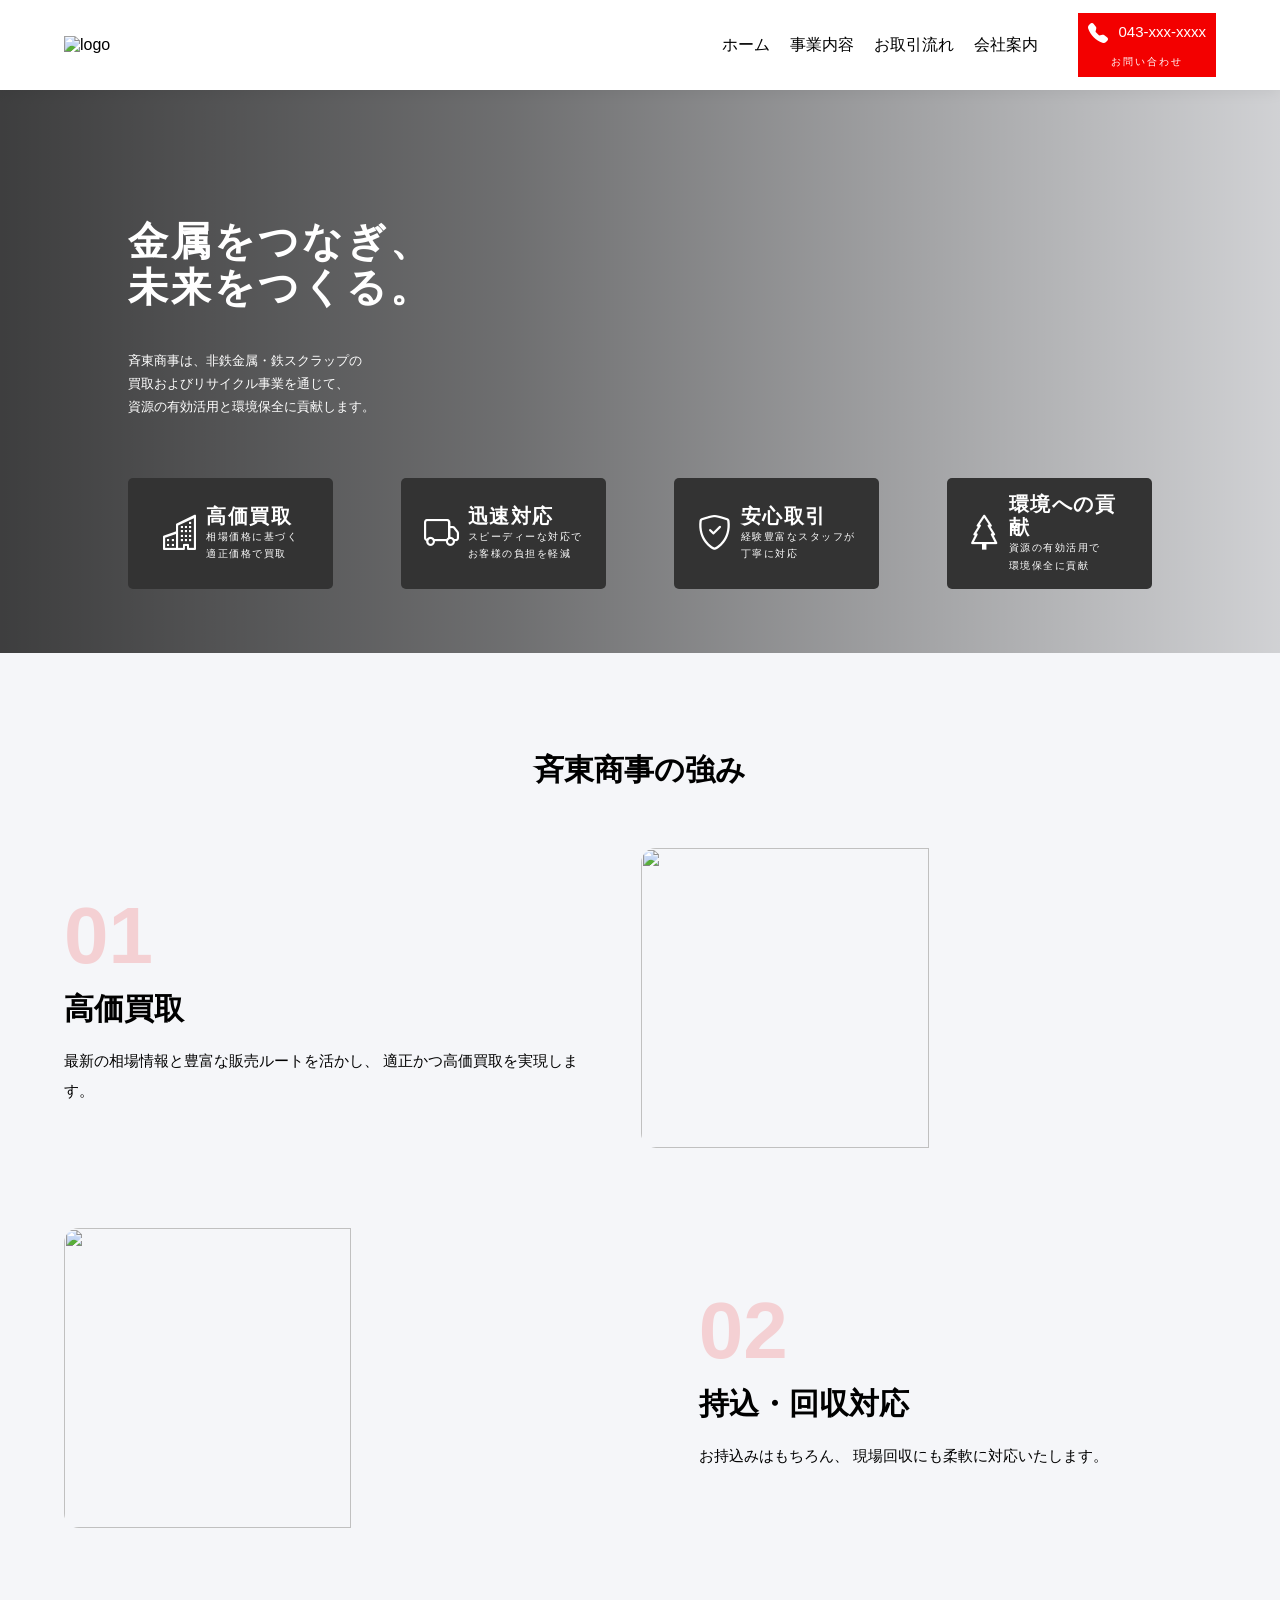
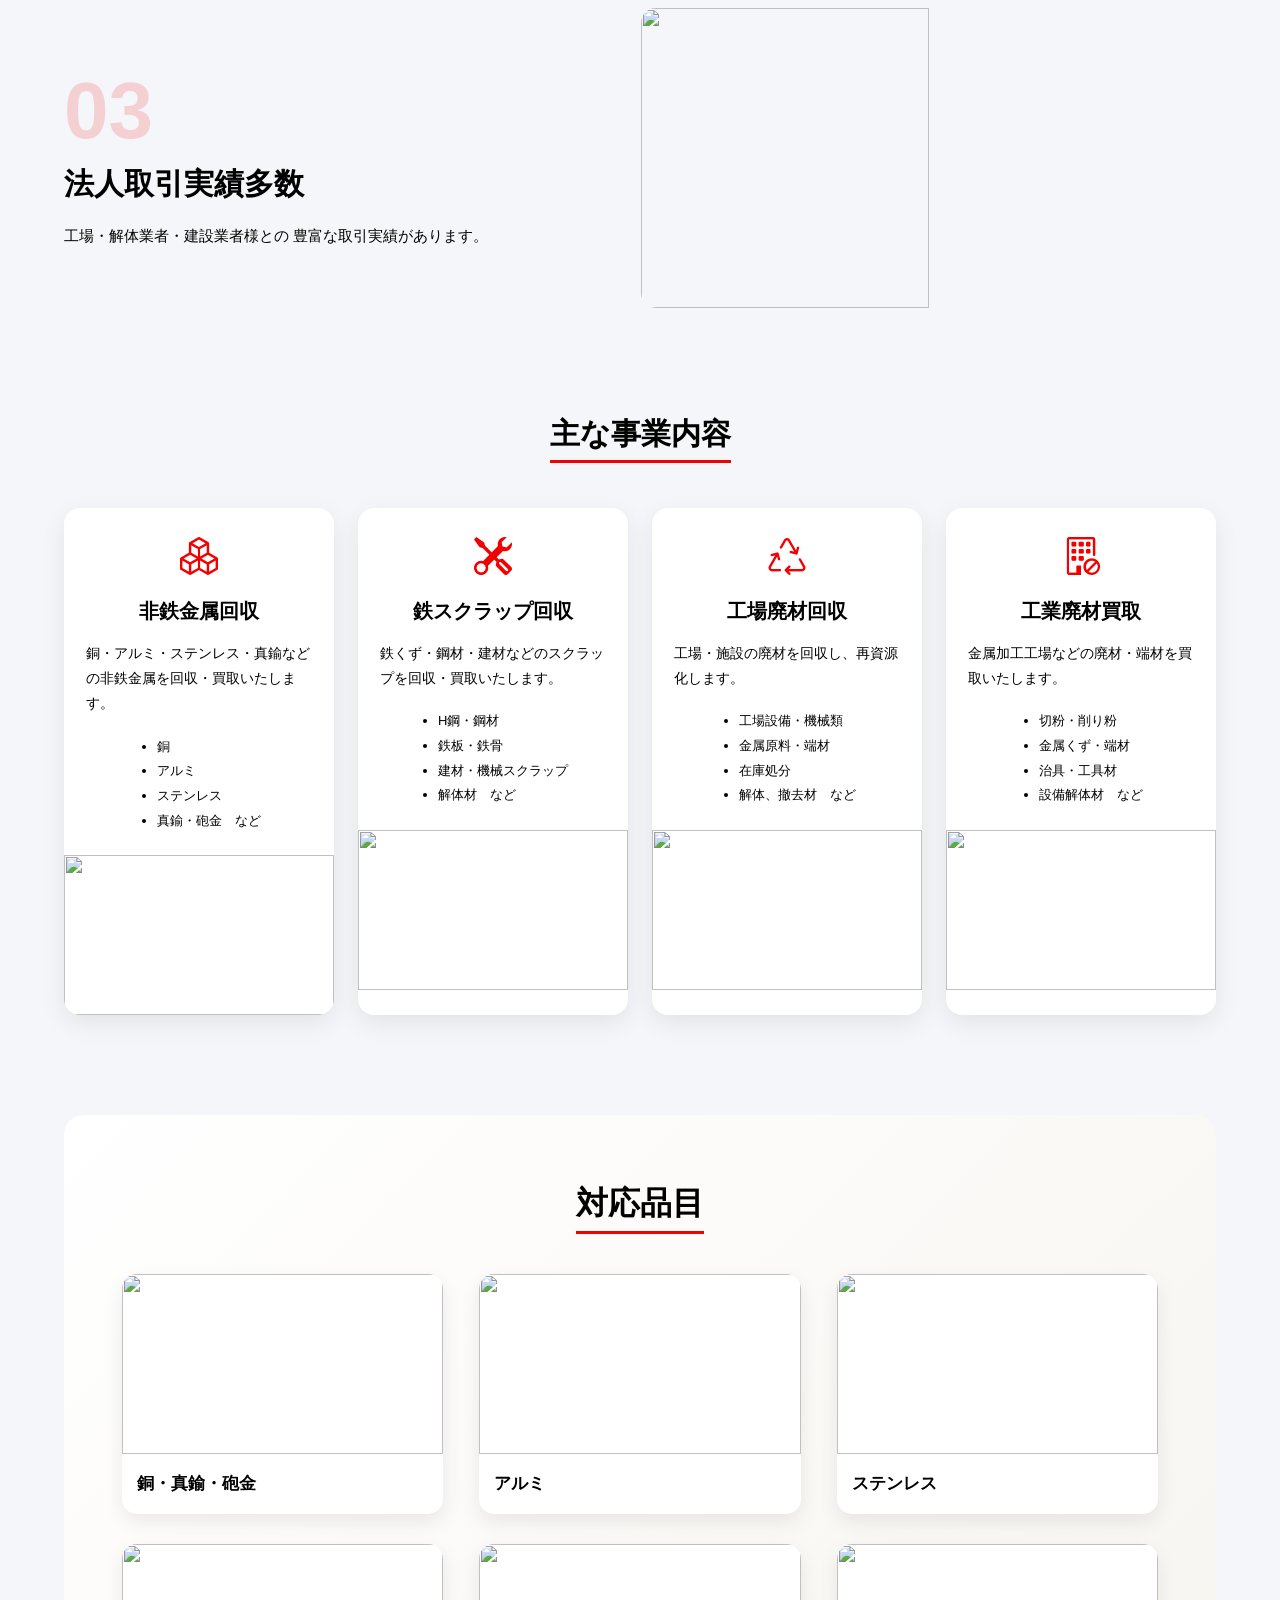
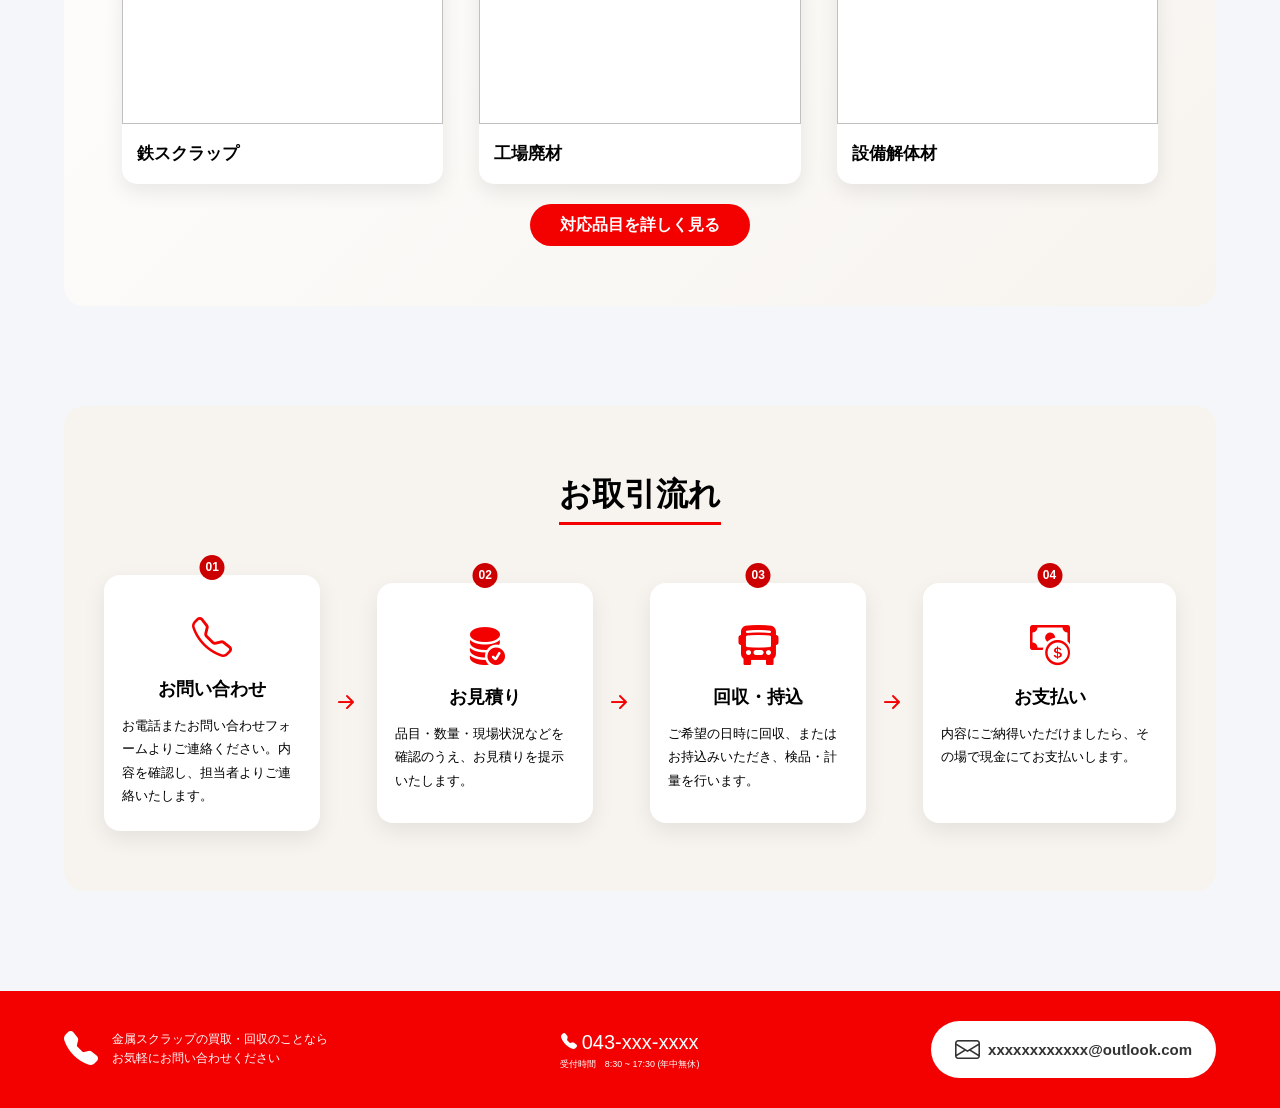
==== index.html @ 80c09f49 "Add files via upload" ====
<!DOCTYPE html>
<html lang="en">
<head>
    <title>斉東商事</title>
    <meta charset="UTF-8">
    <meta name="description" content="非鉄金属回収">
    <meta name="viewport" content="width=device-width, initial-scale=1.0">
    <link rel="preconnect" href="https://fonts.googleapis.com">
    <link rel="preconnect" href="https://fonts.gstatic.com" crossorigin>
    <link href="https://fonts.googleapis.com/css2?family=Shippori+Mincho+B1&display=swap" rel="stylesheet">
    <link rel="stylesheet" href="destyle.css">
    <link rel="stylesheet" href="styles.css">
    <link rel="stylesheet" href="https://cdn.jsdelivr.net/npm/bootstrap-icons@1.11.3/font/bootstrap-icons.min.css">
    <link rel="stylesheet" href="home.css">
</head>
<body>
    <header>
        <a href="#" class="header-left">
            <img src="img/logo (2).png" alt="logo">
        </a>
        <div class="header-right">
            <ul class="nav-pc">
                <li><a href="index.html">ホーム</a></li>
                <li><a href="service.html">事業内容</a></li>
                <li><a href="business.html">お取引流れ</a></li>
                <li><a href="contact.html">会社案内</a></li>
            </ul>
            <div class="header-ask">
                <div class="ask-top">
                    <i class="bi bi-telephone-fill"></i>
                    <p>043-xxx-xxxx</p>
                </div>
                <p>お問い合わせ</p>
            </div>
        </div>
    </header>
    <main>
        <article class="front-message">
            <section class="front-message-top">
                <h1>金属をつなぎ、<br>未来をつくる。</h1>
                <p>斉東商事は、非鉄金属・鉄スクラップの<br>
                    買取およびリサイクル事業を通じて、<br>
                    資源の有効活用と環境保全に貢献します。</p>
            </section>
            <section class="front-message-bottom">
                <div class="messages">
                    <i class="bi bi-buildings"></i>
                    <div class="messages-right">
                        <h3>高価買取</h3>
                        <p>相場価格に基づく<br>適正価格で買取</p>
                    </div>
                </div>
                <div class="messages">
                    <i class="bi bi-truck"></i>
                    <div class="messages-right">
                        <h3>迅速対応</h3>
                        <p>スピーディーな対応で<br>お客様の負担を軽減</p>
                    </div>
                </div>
                <div class="messages">
                    <i class="bi bi-shield-check"></i>
                    <div class="messages-right">
                        <h3>安心取引</h3>
                        <p>経験豊富なスタッフが<br>丁寧に対応</p>
                    </div>
                </div>
                <div class="messages">
                    <i class="bi bi-tree"></i>
                    <div class="messages-right">
                        <h3>環境への貢献</h3>
                        <p>資源の有効活用で<br>環境保全に貢献</p>
                    </div>
                </div>
            </section>
        </article>
        <article class="advantage">
            <h2 class="section-title">斉東商事の強み</h2>
            <div class="advantage-item js-scroll fade-left">
                <div class="advantage-text">
                    <span class="advantage-number">01</span>
                    <h3>高価買取</h3>
                    <p>
                        最新の相場情報と豊富な販売ルートを活かし、
                        適正かつ高価買取を実現します。
                    </p>
                </div>
                <img src="img/company.jfif" alt="">
            </div>
            <div class="advantage-item reverse js-scroll fade-right">
                <div class="advantage-text">
                    <span class="advantage-number">02</span>
                    <h3>持込・回収対応</h3>
                    <p>
                        お持込みはもちろん、
                        現場回収にも柔軟に対応いたします。
                    </p>
                </div>
                <img src="img/company.jfif" alt="">
            </div>
            <div class="advantage-item js-scroll fade-left">
                <div class="advantage-text">
                    <span class="advantage-number">03</span>
                    <h3>法人取引実績多数</h3>
                    <p>
                        工場・解体業者・建設業者様との
                        豊富な取引実績があります。
                    </p>
                </div>
                <img src="img/company.jfif" alt="">
            </div>
        </article>

        <article class="main-message">
            <h1>主な事業内容</h1>
            <section class="main-message-subfolder">
                <div class="main-message-card js-scroll fade-up">
                    <div class="card-top">
                        <i class="bi bi-boxes"></i>
                        <h3>非鉄金属回収</h3>
                        <p>銅・アルミ・ステンレス・真鍮などの非鉄金属を回収・買取いたします。</p>
                        <ul class="card-message">
                            <li>銅</li>
                            <li>アルミ</li>
                            <li>ステンレス</li>
                            <li>真鍮・砲金　など</li>
                        </ul>
                    </div>
                    <img src="img/cu.jfif" alt="">
                </div>
                <div class="main-message-card js-scroll fade-up">
                    <div class="card-top">
                        <i class="bi bi-tools"></i>
                        <h3>鉄スクラップ回収</h3>
                        <p>鉄くず・鋼材・建材などのスクラップを回収・買取いたします。</p>
                        <ul class="card-message">
                            <li>H鋼・鋼材</li>
                            <li>鉄板・鉄骨</li>
                            <li>建材・機械スクラップ</li>
                            <li>解体材　など</li>
                        </ul>
                    </div>
                    <img src="img/fe.jfif" alt="">
                </div>
                <div class="main-message-card js-scroll fade-up">
                    <div class="card-top">
                        <i class="bi bi-recycle"></i>
                        <h3>工場廃材回収</h3>
                        <p>工場・施設の廃材を回収し、再資源化します。</p>
                        <ul class="card-message">
                            <li>工場設備・機械類</li>
                            <li>金属原料・端材</li>
                            <li>在庫処分</li>
                            <li>解体、撤去材　など</li>
                        </ul>
                    </div>
                    <img src="img/company.jfif" alt="">
                </div>
                <div class="main-message-card js-scroll fade-up">
                    <div class="card-top">
                        <i class="bi bi-building-slash"></i>
                        <h3>工業廃材買取</h3>
                        <p>金属加工工場などの廃材・端材を買取いたします。</p>
                        <ul class="card-message">
                            <li>切粉・削り粉</li>
                            <li>金属くず・端材</li>
                            <li>治具・工具材</li>
                            <li>設備解体材　など</li>
                        </ul>
                    </div>
                    <img src="img/company2.jfif" alt="">
                </div>
            </section>
        </article>
        <article class="Selling-Process js-scroll fade-up">
            <h1>対応品目</h1>
            <section class="Selling-Process-message">
                <div class="sp-card-top">
                    <div class="sp-card js-scroll zoom-in">
                        <img src="img/cu.jfif" alt="">
                        <p>銅・真鍮・砲金</p>
                    </div>
                    <div class="sp-card js-scroll zoom-in">
                        <img src="img/cu.jfif" alt="">
                        <p>アルミ</p>
                    </div>
                    <div class="sp-card js-scroll zoom-in">
                        <img src="img/cu.jfif" alt="">
                        <p>ステンレス</p>
                    </div>
                </div>
                <div class="sp-card-bottom">
                    <div class="sp-card js-scroll zoom-in">
                        <img src="img/cu.jfif" alt="">
                        <p>鉄スクラップ</p>
                    </div>
                    <div class="sp-card js-scroll zoom-in">
                        <img src="img/cu.jfif" alt="">
                        <p>工場廃材</p>
                    </div>
                    <div class="sp-card js-scroll zoom-in">
                        <img src="img/cu.jfif" alt="">
                        <p>設備解体材</p>
                    </div>
                </div>
            </section>
            <a href="#" class="more-btn">対応品目を詳しく見る</a>
        </article>

        <article class="pickup">
            <h1>お取引流れ</h1>
            <section class="pickup-message">
                <div class="pickup-card js-scroll fade-up delay1">
                    <div class="pickup-message-card pickup-message-card01">
                        <i class="bi bi-telephone"></i>
                        <h3>お問い合わせ</h3>
                        <p>お電話またお問い合わせフォームよりご連絡ください。内容を確認し、担当者よりご連絡いたします。</p>
                    </div>
                    <i class="bi bi-arrow-right-short"></i>
                </div> 
                <div class="pickup-card js-scroll fade-up delay2">
                    <div class="pickup-message-card pickup-message-card02">
                        <i class="bi bi-database-fill-check"></i>
                        <h3>お見積り</h3>
                        <p>品目・数量・現場状況などを確認のうえ、お見積りを提示いたします。</p>
                    </div>
                    <i class="bi bi-arrow-right-short"></i>
                </div>
                <div class="pickup-card js-scroll fade-up delay3">
                    <div class="pickup-message-card pickup-message-card03">
                        <i class="bi bi-bus-front-fill"></i>
                        <h3>回収・持込</h3>
                        <p>ご希望の日時に回収、またはお持込みいただき、検品・計量を行います。</p>
                    </div>
                    <i class="bi bi-arrow-right-short"></i>
                </div> 
                <div class="pickup-card js-scroll fade-up delay4">
                    <div class="pickup-message-card pickup-message-card04">
                        <i class="bi bi-cash-coin"></i>
                        <h3>お支払い</h3>
                        <p>内容にご納得いただけましたら、その場で現金にてお支払いします。</p>
                    </div>
                </div>
            </section>
        </article>





    </main>
    <footer>
        <div class="footer-left">
            <i class="bi bi-telephone-fill"></i>
            <div class="footer-left-1">
                <p>金属スクラップの買取・回収のことなら</p>
                <p>お気軽にお問い合わせください</p>
            </div>
        </div>
        <div class="footer-right">
            <div class="footer-right-1">
                <i class="bi bi-telephone-fill"></i>
                <p>043-xxx-xxxx</p>
            </div>
            <p>受付時間　8:30 ~ 17:30 (年中無休)</p>
        </div>
        <a href="#" class="e-mail">
            <i class="bi bi-envelope"></i>
            <p>xxxxxxxxxxxx@outlook.com</p>
        </a>
    </footer>

    <script>
    document.addEventListener("DOMContentLoaded", () => {

        const observer = new IntersectionObserver((entries) => {

            entries.forEach((entry) => {

                if(entry.isIntersecting){
                    entry.target.classList.add("show");
                }

            });

        },{
            threshold: 0.2
        });

        document.querySelectorAll(".js-scroll").forEach((el)=>{
            observer.observe(el);
        });

    });
    </script>
</body>
</html>
---- destyle.css ----
/*! destyle.css v4.0.1 | MIT License | https://github.com/nicolas-cusan/destyle.css */

/* Reset box-model and set borders */
/* ============================================ */

*,
::before,
::after {
  box-sizing: border-box;
  border-style: solid;
  border-width: 0;
  min-width: 0;
}

/* Document */
/* ============================================ */

/**
 * 1. Correct the line height in all browsers.
 * 2. Prevent adjustments of font size after orientation changes in iOS.
 * 3. Remove gray overlay on links for iOS.
 */

html {
  line-height: 1.15; /* 1 */
  -webkit-text-size-adjust: 100%; /* 2 */
  -webkit-tap-highlight-color: transparent; /* 3*/
}

/* Sections */
/* ============================================ */

/**
 * Remove the margin in all browsers.
 */

body {
  margin: 0;
}

/**
 * Render the `main` element consistently in IE.
 */

main {
  display: block;
}

/* Vertical rhythm */
/* ============================================ */

p,
table,
blockquote,
address,
pre,
iframe,
form,
figure,
dl {
  margin: 0;
}

/* Headings */
/* ============================================ */

h1,
h2,
h3,
h4,
h5,
h6 {
  font-size: inherit;
  font-weight: inherit;
  margin: 0;
}

/* Lists (enumeration) */
/* ============================================ */

ul,
ol {
  margin: 0;
  padding: 0;
  list-style: none;
}

/* Lists (definition) */
/* ============================================ */

dt {
  font-weight: bold;
}

dd {
  margin-left: 0;
}

/* Grouping content */
/* ============================================ */

/**
 * 1. Add the correct box sizing in Firefox.
 * 2. Show the overflow in Edge and IE.
 */

hr {
  box-sizing: content-box; /* 1 */
  height: 0; /* 1 */
  overflow: visible; /* 2 */
  border-top-width: 1px;
  margin: 0;
  clear: both;
  color: inherit;
}

/**
 * 1. Correct the inheritance and scaling of font size in all browsers.
 * 2. Correct the odd `em` font sizing in all browsers.
 */

pre {
  font-family: monospace, monospace; /* 1 */
  font-size: inherit; /* 2 */
}

address {
  font-style: inherit;
}

/* Text-level semantics */
/* ============================================ */

/**
 * Remove the gray background on active links in IE 10.
 */

a {
  background-color: transparent;
  text-decoration: none;
  color: inherit;
}

/**
 * 1. Remove the bottom border in Chrome 57-
 * 2. Add the correct text decoration in Chrome, Edge, IE, Opera, and Safari.
 */

abbr[title] {
  text-decoration: underline dotted; /* 2 */
}

/**
 * Add the correct font weight in Chrome, Edge, and Safari.
 */

b,
strong {
  font-weight: bolder;
}

/**
 * 1. Correct the inheritance and scaling of font size in all browsers.
 * 2. Correct the odd `em` font sizing in all browsers.
 */

code,
kbd,
samp {
  font-family: monospace, monospace; /* 1 */
  font-size: inherit; /* 2 */
}

/**
 * Add the correct font size in all browsers.
 */

small {
  font-size: 80%;
}

/**
 * Prevent `sub` and `sup` elements from affecting the line height in
 * all browsers.
 */

sub,
sup {
  font-size: 75%;
  line-height: 0;
  position: relative;
  vertical-align: baseline;
}

sub {
  bottom: -0.25em;
}

sup {
  top: -0.5em;
}

/* Replaced content */
/* ============================================ */

/**
 * Prevent vertical alignment issues.
 */

svg,
img,
embed,
object,
iframe {
  vertical-align: bottom;
}

/* Forms */
/* ============================================ */

/**
 * Reset form fields to make them styleable.
 * 1. Make form elements stylable across systems iOS especially.
 * 2. Inherit text-transform from parent.
 */

button,
input,
optgroup,
select,
textarea {
  -webkit-appearance: none; /* 1 */
  appearance: none;
  vertical-align: middle;
  color: inherit;
  font: inherit;
  background: transparent;
  padding: 0;
  margin: 0;
  border-radius: 0;
  text-align: inherit;
  text-transform: inherit; /* 2 */
}

/**
 * Correct cursors for clickable elements.
 */

button,
[type="button"],
[type="reset"],
[type="submit"] {
  cursor: pointer;
}

button:disabled,
[type="button"]:disabled,
[type="reset"]:disabled,
[type="submit"]:disabled {
  cursor: default;
}

/**
 * Improve outlines for Firefox and unify style with input elements & buttons.
 */

:-moz-focusring {
  outline: auto;
}

select:disabled {
  opacity: inherit;
}

/**
 * Remove padding
 */

option {
  padding: 0;
}

/**
 * Reset to invisible
 */

fieldset {
  margin: 0;
  padding: 0;
  min-width: 0;
}

legend {
  padding: 0;
}

/**
 * Add the correct vertical alignment in Chrome, Firefox, and Opera.
 */

progress {
  vertical-align: baseline;
}

/**
 * Remove the default vertical scrollbar in IE 10+.
 */

textarea {
  overflow: auto;
}

/**
 * Correct the cursor style of increment and decrement buttons in Chrome.
 */

[type="number"]::-webkit-inner-spin-button,
[type="number"]::-webkit-outer-spin-button {
  height: auto;
}

/**
 * Correct the outline style in Safari.
 */

[type="search"] {
  outline-offset: -2px; /* 1 */
}

/**
 * Remove the inner padding in Chrome and Safari on macOS.
 */

[type="search"]::-webkit-search-decoration {
  -webkit-appearance: none;
}

/**
 * 1. Correct the inability to style clickable types in iOS and Safari.
 * 2. Fix font inheritance.
 */

::-webkit-file-upload-button {
  -webkit-appearance: button; /* 1 */
  font: inherit; /* 2 */
}

/**
 * Fix appearance for Firefox
 */
[type="number"] {
  -moz-appearance: textfield;
}

/**
 * Clickable labels
 */

label[for] {
  cursor: pointer;
}

/* Interactive */
/* ============================================ */

/*
 * Add the correct display in Edge, IE 10+, and Firefox.
 */

details {
  display: block;
}

/*
 * Add the correct display in all browsers.
 */

summary {
  display: list-item;
}

/*
 * Remove outline for editable content.
 */

[contenteditable]:focus {
  outline: auto;
}

/* Tables */
/* ============================================ */

/**
1. Correct table border color inheritance in all Chrome and Safari.
*/

table {
  border-color: inherit; /* 1 */
  border-collapse: collapse;
}

caption {
  text-align: left;
}

td,
th {
  vertical-align: top;
  padding: 0;
}

th {
  text-align: left;
  font-weight: bold;
}
---- styles.css ----
/* PC、スマホ共通スタイル */
* {
  box-sizing: border-box;
}
p {
  font-size: 15px;
}
body {
  max-width: 2000px;
  margin: 0 auto;
  background-color: #F5F6F9;
  font-family: "Source Sans Pro", "Hiragino Kaku Gothic ProN", Meiryo, Arial, sans-serif;
}
/*header*/
header {
  height: 90px;

  display: flex;
  justify-content: space-between;
  align-items: center;

  margin: 0;
  padding: 0 5%;

  background-color: #fff;

  box-shadow: 0 3px 14px rgba(0,0,0,.06);
}
.header-left {
  width: 220px;

  display: flex;
  align-items: center;

  margin: 0;
}
.header-left > img {
  width: 100%;
}
.company-name > h1 {
  font-size: 30px;
  font-weight: 550;
  letter-spacing: 5px;
}
.company-name > h3 {
  font-size: 12px;
}
.header-right {
  height: 100%;

  display: flex;
  align-items: center;
  gap: 40px;
}
.nav-pc {
  display: flex;
  justify-content: space-between;
  align-items: center;
  gap: 20px;
}
.header-ask {
  background-color: #f30000;
  color: #FFF;
  text-align: center;
  padding: 10px 10px;
  display: flex;
  flex-direction: column;
  gap: 10px;
}
.header-ask > p {
  font-size: 10px;
  letter-spacing: 2px;
}
.ask-top {
  display: flex;
  gap: 10px;
  font-size: 20px;
}
.ask-top > p {
  font-size: 15px;
}
.nav-pc > li:hover {
  padding-top: 5px;
  text-decoration: underline;
}
/*footer*/
footer {
  background-color: #f30000;
  color: #fff;

  display: flex;
  justify-content: space-between;
  align-items: center;

  padding: 30px 5%;
}
.footer-left {
  display: flex;
  align-items: center;
  gap: 14px;
  margin: 0;
}
.footer-left > i {
  font-size: 34px;
}
.footer-left-1 {
  display: flex;
  flex-direction: column;
  gap: 5px;
}
.footer-left-1 > p {
  font-size: 12px;
}
.footer-right {
  display: flex;
  flex-direction: column;
  align-items: center;
  margin: 0;
}
.footer-right > p {
  margin-top: 5px;
  font-size: 9px;
}
.footer-right-1 {
  display: flex;
  gap: 5px;
  align-items: center;
}
.footer-right-1 > p {
  font-size: 20px;
}
.e-mail {
  display: flex;
  align-items: center;
  gap: 8px;

  font-size: 16px;
  font-weight: 600;

  border-radius: 30px;

  background-color: #fff;
  color: #333;

  padding: 14px 24px;

  transition: .3s;
}
.e-mail:hover {
  transform: translateY(-3px);
  box-shadow: 0 8px 18px rgba(0,0,0,.18);
}
.e-mail > i {
  font-size: 25px;
}
---- home.css ----
.front-message {
    display: flex;
    flex-direction: column;
    gap: 20px;
    padding: 10% 10% 5% 10%;
}
/*background-change*/
.front-message {
    background-size: cover;
    background-position: center;
    animation: bgChange 15s infinite;
}
@keyframes bgChange {
    0%, 30% {
        background-image: url("img/big1.jfif");
    }
    33%, 63% {
        background-image: url("img/big2.jfif");
    }
    66%, 96% {
        background-image: url("img/big3.jfif");
    }
    100% {
        background-image: url("img/big1.jfif");
    }
}
/**/
.front-message{
    position: relative;
}

.front-message::before{
    content:"";
    position:absolute;
    inset:0;

    background:
    linear-gradient(
        90deg,
        rgba(0,0,0,.75) 0%,
        rgba(0,0,0,.55) 40%,
        rgba(0,0,0,.15) 100%
    );
}

.front-message-top,
.front-message-bottom{
    position: relative;
    z-index: 1;
}
.front-message-top {
    display: flex;
    flex-direction: column;
    align-items: start;
    gap: 40px;
    color: #fff;
    margin-bottom: 40px;
}
.front-message-top > h1 {
    font-size: 40px;
    letter-spacing: 3px;
    font-weight: 600;
}
.front-message-top > p {
    font-size: 13px;
    line-height: 1.75;
}
.front-message-bottom {
    display: flex;
    justify-content: space-between;
}
.messages {
    width: 20%;
    display: flex;
    align-items: center;
    justify-content: center;
    background-color: #333;
    color: #fff;
    padding: 15px 20px;
    gap: 5%;
    border-radius: 5px;
}
.messages > i {
    font-size: 35px;
}
.messages-right {
    display: flex;
    flex-direction: column;
}
.messages-right > h3 {
    font-size: 20px;
    font-weight: 700;
    letter-spacing: 1.5px;
}
.messages-right > p {
    font-size: 10px;
    letter-spacing: 1.5px;
    line-height: 1.75;
}
/*main-message*/

/*main-message*/

.main-message {
    width: 90%;
    margin: 90px auto;
    display: flex;
    flex-direction: column;
    align-items: center;
}

.main-message > h1 {
    font-size: 30px;
    font-weight: 700;
    line-height: 1.75;
    border-bottom: #f30000 3px solid;
    margin-bottom: 45px;
}

.main-message-subfolder {
    display: grid;
    grid-template-columns: repeat(4, 1fr);
    gap: 24px;
    width: 100%;
    max-width: 1200px;
}

.main-message-card {
    width: 100%;
    border: none;
    border-radius: 16px;
    background: #fff;
    overflow: hidden;
    box-shadow: 0 8px 25px rgba(0, 0, 0, 0.08);
    transition: .3s;
}

.main-message-card:hover {
    transform: translateY(-8px);
    box-shadow: 0 16px 32px rgba(0, 0, 0, 0.14);
}

.card-top {
    min-height: 270px;
    padding: 28px 22px 22px;
    display: flex;
    flex-direction: column;
    align-items: center;
}

.card-top > i {
    font-size: 38px;
    color: #f30000;
    margin-bottom: 14px;
}

.card-top > h3 {
    font-size: 20px;
    font-weight: 700;
    line-height: 1.75;
    margin-bottom: 12px;
}

.card-top > p {
    font-size: 14px;
    line-height: 1.8;
    height: auto;
    max-width: 100%;
    margin-bottom: 18px;
}

.card-message {
    font-size: 13px;
    list-style: disc;
    line-height: 1.9;
    padding-left: 20px;
}

.main-message-card > img {
    width: 100%;
    height: 160px;
    max-height: none;
    object-fit: cover;
    object-position: center;
    border-radius: 0;
    padding-top: 0;
}

/*pickup*/
.pickup > h1 {
    font-size: 32px;
    font-weight: 700;
    line-height: 1.75;
    border-bottom: #f30000 3px solid;
    margin-bottom: 50px;
}
.pickup {
    background-color: #F7F4EF;
    width: 90%;
    margin: 100px auto;
    padding: 60px 40px;

    display: flex;
    flex-direction: column;
    justify-content: center;
    align-items: center;

    border-radius: 20px;
}
.pickup-message {
    width: 100%;
    max-width: 1200px;

    display: flex;
    justify-content: space-between;
    gap: 20px;
}
.pickup-card {
    width: 25%;

    display: flex;
    justify-content: center;
    align-items: center;

    gap: 10px;
}
.pickup-message-card {
    width: 100%;
    min-height: 240px;

    display: flex;
    flex-direction: column;
    align-items: center;

    background-color: #fff;
    border-radius: 16px;

    position: relative;

    padding: 40px 18px 24px;

    box-shadow: 0 8px 22px rgba(0,0,0,.08);
}
.pickup-message-card > i {
    font-size: 40px;
    color: #f30000;
    margin-bottom: 18px;
}

.pickup-message-card > h3 {
    font-size: 18px;
    font-weight: 700;
    margin-bottom: 14px;
}

.pickup-message-card > p {
    font-size: 13px;
    width: 100%;
    line-height: 1.8;
}
.pickup-card > i{
    color:#f30000;
    font-size:32px;
}
.pickup-message-card01::before {
    content: "01";
    position: absolute;
    top: -20px;
    left: 50%;
    transform: translateX(-50%);

    width: 25px;
    height: 25px;
    border-radius: 50%;

    background: #c00;
    color: #fff;

    display: flex;
    justify-content: center;
    align-items: center;

    font-weight: bold;
    font-size: 12px;
}
.pickup-message-card02::before {
    content: "02";
    position: absolute;
    top: -20px;
    left: 50%;
    transform: translateX(-50%);

    width: 25px;
    height: 25px;
    border-radius: 50%;

    background: #c00;
    color: #fff;

    display: flex;
    justify-content: center;
    align-items: center;

    font-weight: bold;
    font-size: 12px;
}
.pickup-message-card03::before {
    content: "03";
    position: absolute;
    top: -20px;
    left: 50%;
    transform: translateX(-50%);

    width: 25px;
    height: 25px;
    border-radius: 50%;

    background: #c00;
    color: #fff;

    display: flex;
    justify-content: center;
    align-items: center;

    font-weight: bold;
    font-size: 12px;
}
.pickup-message-card04::before {
    content: "04";
    position: absolute;
    top: -20px;
    left: 50%;
    transform: translateX(-50%);

    width: 25px;
    height: 25px;
    border-radius: 50%;

    background: #c00;
    color: #fff;

    display: flex;
    justify-content: center;
    align-items: center;

    font-weight: bold;
    font-size: 12px;
}
/*Selling-Process*/
.Selling-Process > h1 {
    font-size: 32px;
    font-weight: 700;
    border-bottom: #f30000 3px solid;
    line-height: 1.75;
    margin-bottom: 40px;
}
.Selling-Process {
    width: 90%;
    margin: 100px auto;
    padding: 60px 40px;

    display: flex;
    flex-direction: column;
    justify-content: center;
    align-items: center;

    background: linear-gradient(
        135deg,
        #ffffff 0%,
        #f7f4ef 100%
    );

    border-radius: 20px;
}

.Selling-Process-message {
    width: 100%;
    max-width: 1100px;

    display: flex;
    flex-direction: column;
    gap: 30px;
}
.sp-card-top,
.sp-card-bottom {
    display: flex;
    justify-content: space-around;
    align-items: center;
    width: 100%;
}
.sp-card {
    width: 30%;

    display: flex;
    flex-direction: column;

    background: #fff;
    border: none;
    border-radius: 15px;

    overflow: hidden;

    box-shadow: 0 8px 20px rgba(0,0,0,.08);

    transition: .3s;
}

.sp-card:hover{
    transform: translateY(-8px);
    box-shadow: 0 15px 30px rgba(0,0,0,.15);
}
.sp-card > img {
    width: 100%;
    height: 180px;

    object-fit: cover;

    border-radius: 0;
}
.sp-card > p {
    font-size: 17px;
    font-weight: 700;
    line-height: 1.75;

    padding: 15px;
}
/*more-btn*/
.more-btn{
    position: relative;
    overflow: hidden;

    display: inline-block;
    margin-top: 20px;
    padding: 12px 30px;
    background: #f30000;
    color: #fff;
    border-radius: 30px;
    font-weight: 700;
}

.more-btn::before{
    content: "";
    position: absolute;
    top: -50%;
    left: -80%;

    width: 40px;
    height: 200%;

    background: rgba(255,255,255,.6);
    transform: rotate(25deg);
}
.more-btn:hover::before{
    animation: shine .6s forwards;
}

@keyframes shine{
    from{
        left: -80%;
    }
    to{
        left: 120%;
    }
}
/*Advantage*/
.advantage{
    width:90%;
    margin:100px auto;
}

.section-title{
    text-align:center;
    font-size:30px;
    font-weight:700;
    margin-bottom:60px;
}

.advantage-item{
    display:flex;
    align-items:center;
    justify-content:space-between;

    gap:60px;

    margin-bottom:80px;
}

.reverse{
    flex-direction:row-reverse;
}

.advantage-text{
    width:45%;
}

.advantage-number{
    display:block;

    font-size:80px;
    font-weight:700;

    color:#f30000;

    opacity:.15;
}

.advantage-text h3{
    font-size:30px;
    font-weight:700;

    margin:10px 0 20px;
}

.advantage-text p{
    line-height:2;
}

.advantage-item img{
    width:50%;
    height:300px;

    object-fit:cover;

    border-radius:15px;
}
/* ===== Scroll Animation ===== */

.js-scroll{
    opacity: 0;
    transition: all .8s ease;
}

.js-scroll.show{
    opacity: 1;
    transform: translate(0,0);
}

/* 下往上 */
.fade-up{
    transform: translateY(60px);
}

/* 左往右 */
.fade-left{
    transform: translateX(-80px);
}

/* 右往左 */
.fade-right{
    transform: translateX(80px);
}

/* 放大出现 */
.zoom-in{
    transform: scale(.85);
}
.delay1{
    transition-delay: .1s;
}

.delay2{
    transition-delay: .2s;
}

.delay3{
    transition-delay: .3s;
}

.delay4{
    transition-delay: .4s;
}
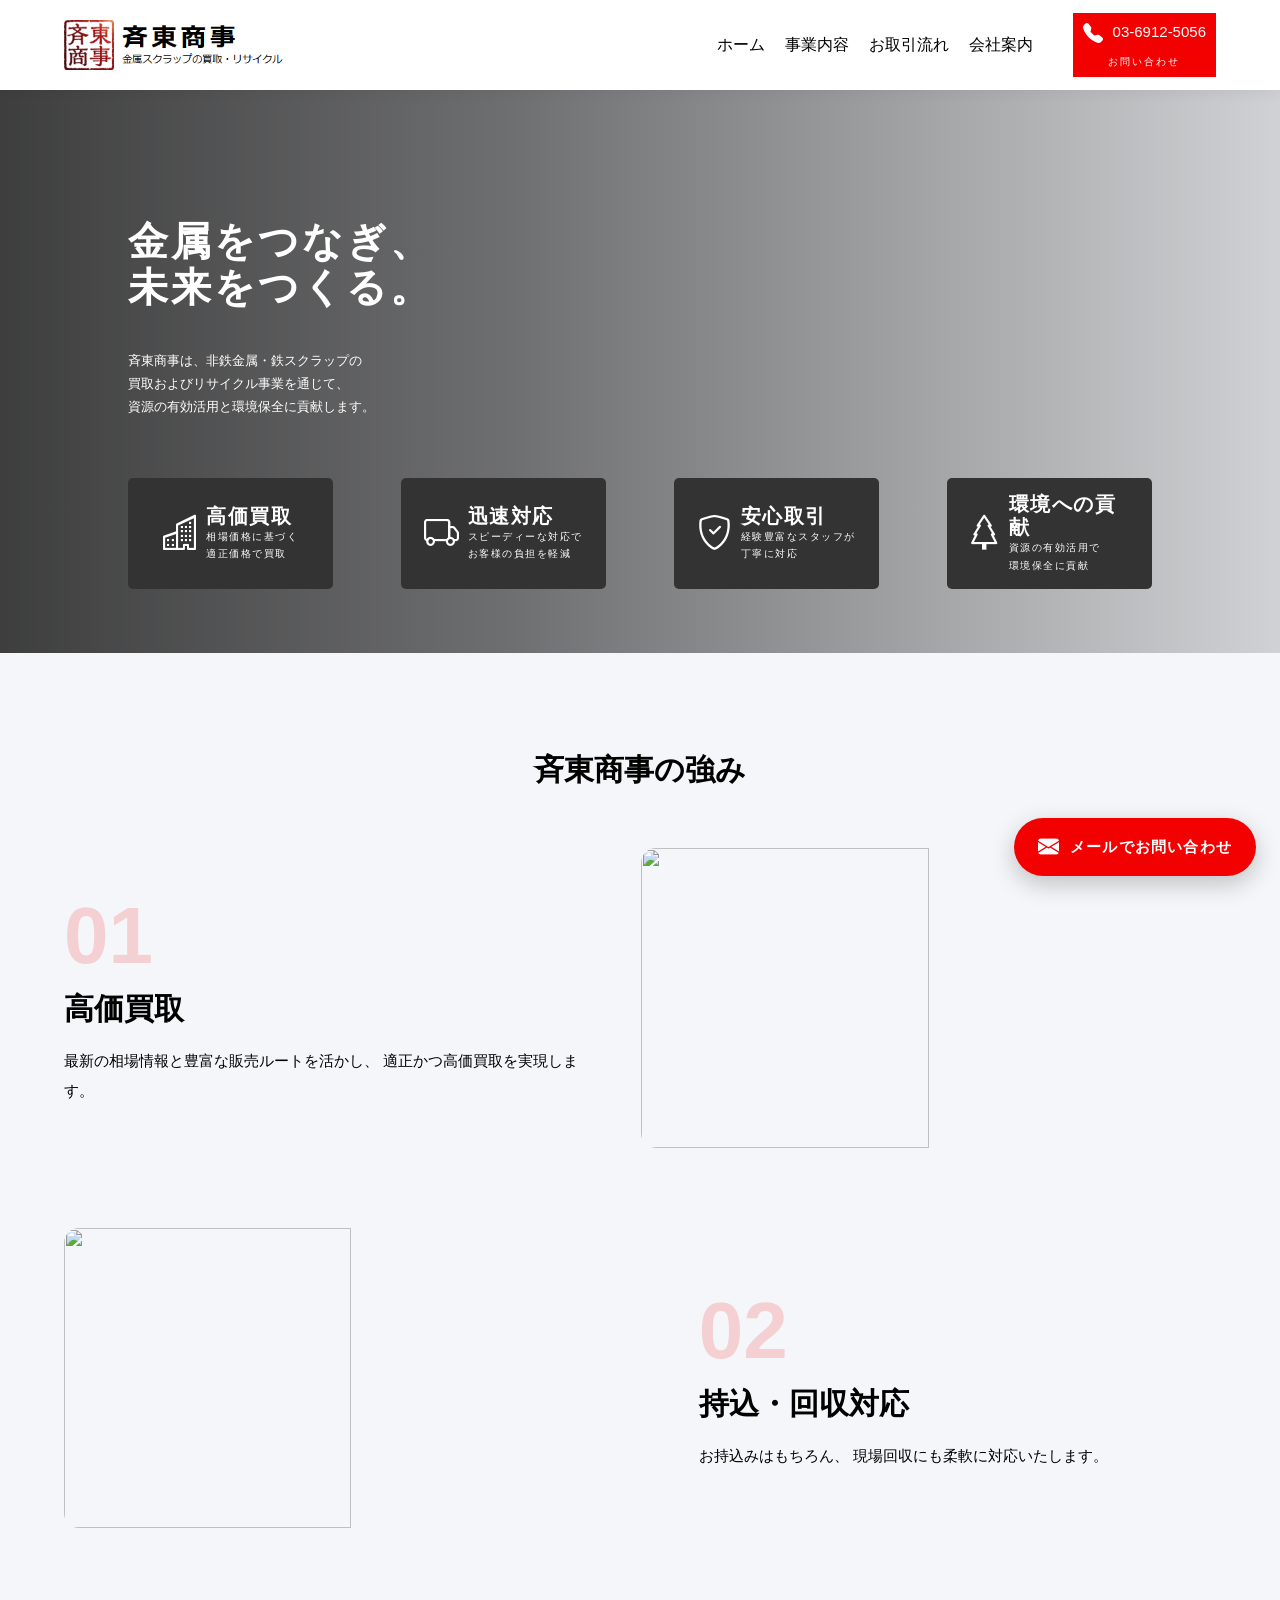
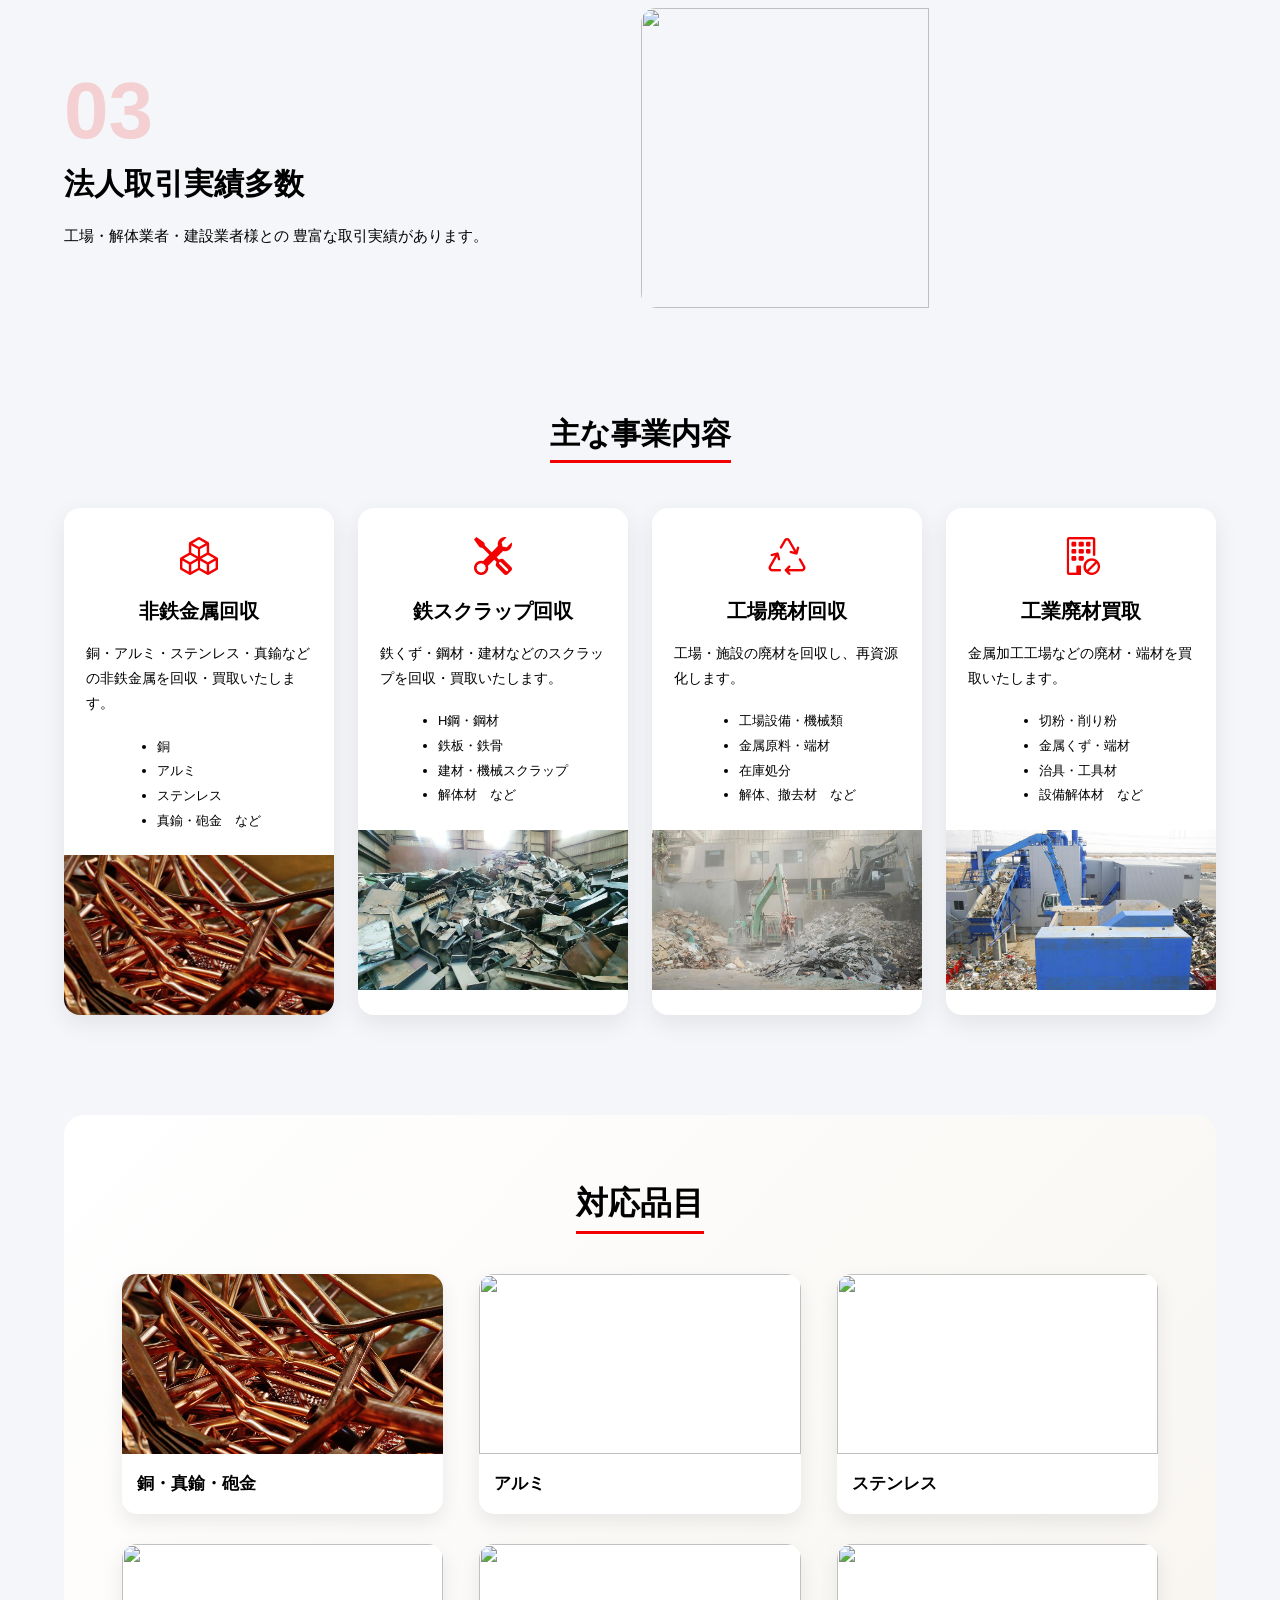
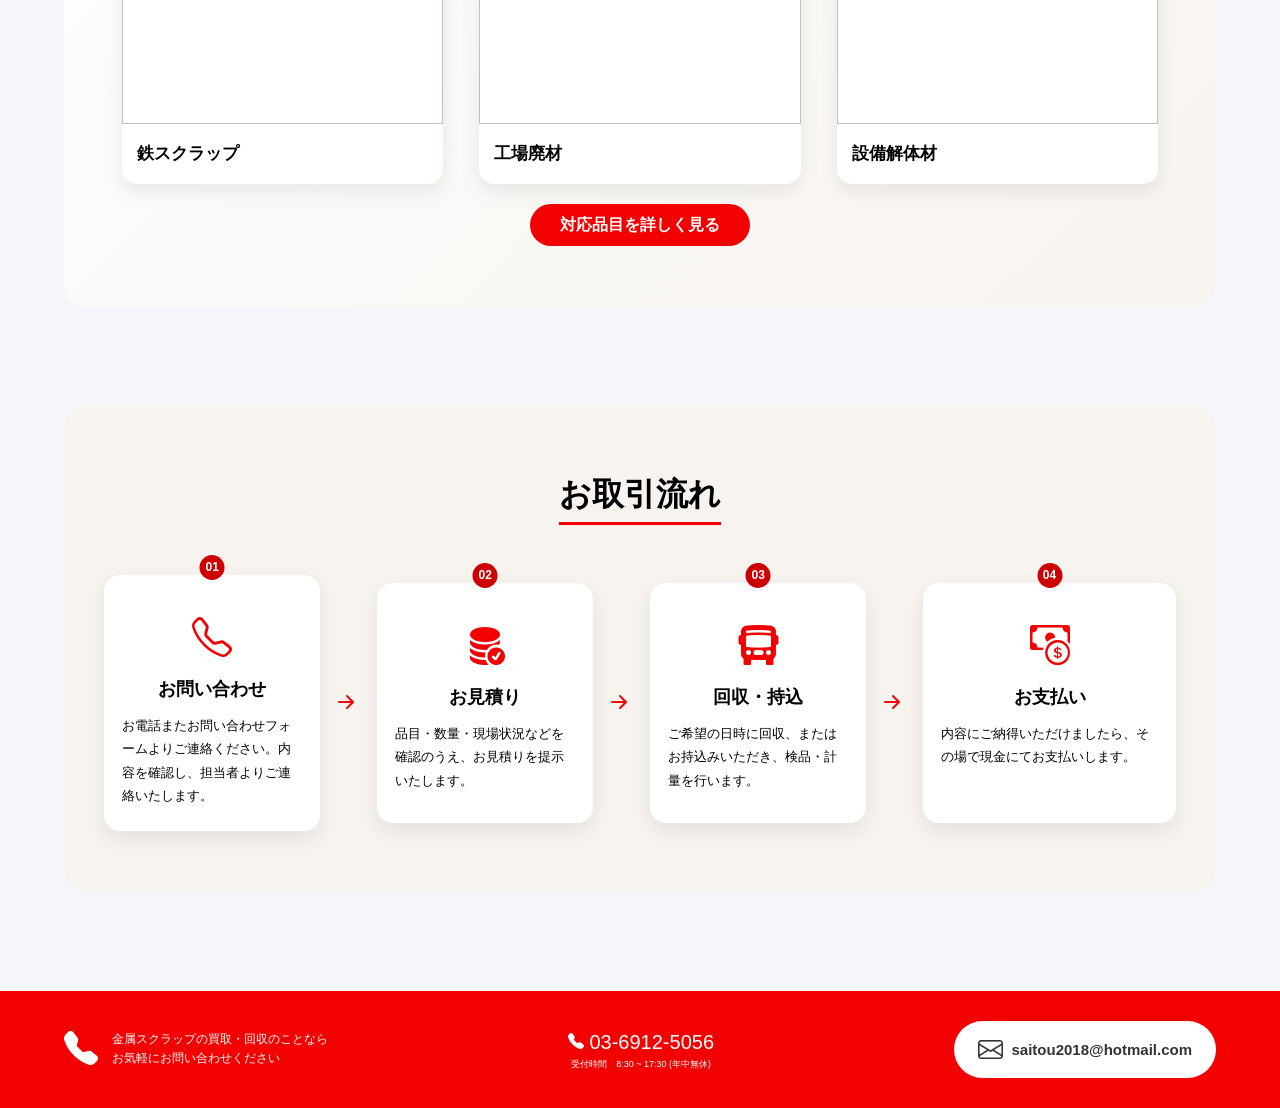
==== commit a45af8f9: "Add files via upload" ====
--- a/index.html
+++ b/index.html
@@ -1,296 +1,308 @@
-<!DOCTYPE html>
-<html lang="en">
-<head>
-    <title>斉東商事</title>
-    <meta charset="UTF-8">
-    <meta name="description" content="非鉄金属回収">
-    <meta name="viewport" content="width=device-width, initial-scale=1.0">
-    <link rel="preconnect" href="https://fonts.googleapis.com">
-    <link rel="preconnect" href="https://fonts.gstatic.com" crossorigin>
-    <link href="https://fonts.googleapis.com/css2?family=Shippori+Mincho+B1&display=swap" rel="stylesheet">
-    <link rel="stylesheet" href="destyle.css">
-    <link rel="stylesheet" href="styles.css">
-    <link rel="stylesheet" href="https://cdn.jsdelivr.net/npm/bootstrap-icons@1.11.3/font/bootstrap-icons.min.css">
-    <link rel="stylesheet" href="home.css">
-</head>
-<body>
-    <header>
-        <a href="#" class="header-left">
-            <img src="img/logo (2).png" alt="logo">
-        </a>
-        <div class="header-right">
-            <ul class="nav-pc">
-                <li><a href="index.html">ホーム</a></li>
-                <li><a href="service.html">事業内容</a></li>
-                <li><a href="business.html">お取引流れ</a></li>
-                <li><a href="contact.html">会社案内</a></li>
-            </ul>
-            <div class="header-ask">
-                <div class="ask-top">
-                    <i class="bi bi-telephone-fill"></i>
-                    <p>043-xxx-xxxx</p>
-                </div>
-                <p>お問い合わせ</p>
-            </div>
-        </div>
-    </header>
-    <main>
-        <article class="front-message">
-            <section class="front-message-top">
-                <h1>金属をつなぎ、<br>未来をつくる。</h1>
-                <p>斉東商事は、非鉄金属・鉄スクラップの<br>
-                    買取およびリサイクル事業を通じて、<br>
-                    資源の有効活用と環境保全に貢献します。</p>
-            </section>
-            <section class="front-message-bottom">
-                <div class="messages">
-                    <i class="bi bi-buildings"></i>
-                    <div class="messages-right">
-                        <h3>高価買取</h3>
-                        <p>相場価格に基づく<br>適正価格で買取</p>
-                    </div>
-                </div>
-                <div class="messages">
-                    <i class="bi bi-truck"></i>
-                    <div class="messages-right">
-                        <h3>迅速対応</h3>
-                        <p>スピーディーな対応で<br>お客様の負担を軽減</p>
-                    </div>
-                </div>
-                <div class="messages">
-                    <i class="bi bi-shield-check"></i>
-                    <div class="messages-right">
-                        <h3>安心取引</h3>
-                        <p>経験豊富なスタッフが<br>丁寧に対応</p>
-                    </div>
-                </div>
-                <div class="messages">
-                    <i class="bi bi-tree"></i>
-                    <div class="messages-right">
-                        <h3>環境への貢献</h3>
-                        <p>資源の有効活用で<br>環境保全に貢献</p>
-                    </div>
-                </div>
-            </section>
-        </article>
-        <article class="advantage">
-            <h2 class="section-title">斉東商事の強み</h2>
-            <div class="advantage-item js-scroll fade-left">
-                <div class="advantage-text">
-                    <span class="advantage-number">01</span>
-                    <h3>高価買取</h3>
-                    <p>
-                        最新の相場情報と豊富な販売ルートを活かし、
-                        適正かつ高価買取を実現します。
-                    </p>
-                </div>
-                <img src="img/company.jfif" alt="">
-            </div>
-            <div class="advantage-item reverse js-scroll fade-right">
-                <div class="advantage-text">
-                    <span class="advantage-number">02</span>
-                    <h3>持込・回収対応</h3>
-                    <p>
-                        お持込みはもちろん、
-                        現場回収にも柔軟に対応いたします。
-                    </p>
-                </div>
-                <img src="img/company.jfif" alt="">
-            </div>
-            <div class="advantage-item js-scroll fade-left">
-                <div class="advantage-text">
-                    <span class="advantage-number">03</span>
-                    <h3>法人取引実績多数</h3>
-                    <p>
-                        工場・解体業者・建設業者様との
-                        豊富な取引実績があります。
-                    </p>
-                </div>
-                <img src="img/company.jfif" alt="">
-            </div>
-        </article>
-
-        <article class="main-message">
-            <h1>主な事業内容</h1>
-            <section class="main-message-subfolder">
-                <div class="main-message-card js-scroll fade-up">
-                    <div class="card-top">
-                        <i class="bi bi-boxes"></i>
-                        <h3>非鉄金属回収</h3>
-                        <p>銅・アルミ・ステンレス・真鍮などの非鉄金属を回収・買取いたします。</p>
-                        <ul class="card-message">
-                            <li>銅</li>
-                            <li>アルミ</li>
-                            <li>ステンレス</li>
-                            <li>真鍮・砲金　など</li>
-                        </ul>
-                    </div>
-                    <img src="img/cu.jfif" alt="">
-                </div>
-                <div class="main-message-card js-scroll fade-up">
-                    <div class="card-top">
-                        <i class="bi bi-tools"></i>
-                        <h3>鉄スクラップ回収</h3>
-                        <p>鉄くず・鋼材・建材などのスクラップを回収・買取いたします。</p>
-                        <ul class="card-message">
-                            <li>H鋼・鋼材</li>
-                            <li>鉄板・鉄骨</li>
-                            <li>建材・機械スクラップ</li>
-                            <li>解体材　など</li>
-                        </ul>
-                    </div>
-                    <img src="img/fe.jfif" alt="">
-                </div>
-                <div class="main-message-card js-scroll fade-up">
-                    <div class="card-top">
-                        <i class="bi bi-recycle"></i>
-                        <h3>工場廃材回収</h3>
-                        <p>工場・施設の廃材を回収し、再資源化します。</p>
-                        <ul class="card-message">
-                            <li>工場設備・機械類</li>
-                            <li>金属原料・端材</li>
-                            <li>在庫処分</li>
-                            <li>解体、撤去材　など</li>
-                        </ul>
-                    </div>
-                    <img src="img/company.jfif" alt="">
-                </div>
-                <div class="main-message-card js-scroll fade-up">
-                    <div class="card-top">
-                        <i class="bi bi-building-slash"></i>
-                        <h3>工業廃材買取</h3>
-                        <p>金属加工工場などの廃材・端材を買取いたします。</p>
-                        <ul class="card-message">
-                            <li>切粉・削り粉</li>
-                            <li>金属くず・端材</li>
-                            <li>治具・工具材</li>
-                            <li>設備解体材　など</li>
-                        </ul>
-                    </div>
-                    <img src="img/company2.jfif" alt="">
-                </div>
-            </section>
-        </article>
-        <article class="Selling-Process js-scroll fade-up">
-            <h1>対応品目</h1>
-            <section class="Selling-Process-message">
-                <div class="sp-card-top">
-                    <div class="sp-card js-scroll zoom-in">
-                        <img src="img/cu.jfif" alt="">
-                        <p>銅・真鍮・砲金</p>
-                    </div>
-                    <div class="sp-card js-scroll zoom-in">
-                        <img src="img/cu.jfif" alt="">
-                        <p>アルミ</p>
-                    </div>
-                    <div class="sp-card js-scroll zoom-in">
-                        <img src="img/cu.jfif" alt="">
-                        <p>ステンレス</p>
-                    </div>
-                </div>
-                <div class="sp-card-bottom">
-                    <div class="sp-card js-scroll zoom-in">
-                        <img src="img/cu.jfif" alt="">
-                        <p>鉄スクラップ</p>
-                    </div>
-                    <div class="sp-card js-scroll zoom-in">
-                        <img src="img/cu.jfif" alt="">
-                        <p>工場廃材</p>
-                    </div>
-                    <div class="sp-card js-scroll zoom-in">
-                        <img src="img/cu.jfif" alt="">
-                        <p>設備解体材</p>
-                    </div>
-                </div>
-            </section>
-            <a href="#" class="more-btn">対応品目を詳しく見る</a>
-        </article>
-
-        <article class="pickup">
-            <h1>お取引流れ</h1>
-            <section class="pickup-message">
-                <div class="pickup-card js-scroll fade-up delay1">
-                    <div class="pickup-message-card pickup-message-card01">
-                        <i class="bi bi-telephone"></i>
-                        <h3>お問い合わせ</h3>
-                        <p>お電話またお問い合わせフォームよりご連絡ください。内容を確認し、担当者よりご連絡いたします。</p>
-                    </div>
-                    <i class="bi bi-arrow-right-short"></i>
-                </div> 
-                <div class="pickup-card js-scroll fade-up delay2">
-                    <div class="pickup-message-card pickup-message-card02">
-                        <i class="bi bi-database-fill-check"></i>
-                        <h3>お見積り</h3>
-                        <p>品目・数量・現場状況などを確認のうえ、お見積りを提示いたします。</p>
-                    </div>
-                    <i class="bi bi-arrow-right-short"></i>
-                </div>
-                <div class="pickup-card js-scroll fade-up delay3">
-                    <div class="pickup-message-card pickup-message-card03">
-                        <i class="bi bi-bus-front-fill"></i>
-                        <h3>回収・持込</h3>
-                        <p>ご希望の日時に回収、またはお持込みいただき、検品・計量を行います。</p>
-                    </div>
-                    <i class="bi bi-arrow-right-short"></i>
-                </div> 
-                <div class="pickup-card js-scroll fade-up delay4">
-                    <div class="pickup-message-card pickup-message-card04">
-                        <i class="bi bi-cash-coin"></i>
-                        <h3>お支払い</h3>
-                        <p>内容にご納得いただけましたら、その場で現金にてお支払いします。</p>
-                    </div>
-                </div>
-            </section>
-        </article>
-
-
-
-
-
-    </main>
-    <footer>
-        <div class="footer-left">
-            <i class="bi bi-telephone-fill"></i>
-            <div class="footer-left-1">
-                <p>金属スクラップの買取・回収のことなら</p>
-                <p>お気軽にお問い合わせください</p>
-            </div>
-        </div>
-        <div class="footer-right">
-            <div class="footer-right-1">
-                <i class="bi bi-telephone-fill"></i>
-                <p>043-xxx-xxxx</p>
-            </div>
-            <p>受付時間　8:30 ~ 17:30 (年中無休)</p>
-        </div>
-        <a href="#" class="e-mail">
-            <i class="bi bi-envelope"></i>
-            <p>xxxxxxxxxxxx@outlook.com</p>
-        </a>
-    </footer>
-
-    <script>
-    document.addEventListener("DOMContentLoaded", () => {
-
-        const observer = new IntersectionObserver((entries) => {
-
-            entries.forEach((entry) => {
-
-                if(entry.isIntersecting){
-                    entry.target.classList.add("show");
-                }
-
-            });
-
-        },{
-            threshold: 0.2
-        });
-
-        document.querySelectorAll(".js-scroll").forEach((el)=>{
-            observer.observe(el);
-        });
-
-    });
-    </script>
-</body>
-</html>
+<!DOCTYPE html>
+<html lang="en">
+<head>
+    <title>斉東商事</title>
+    <meta charset="UTF-8">
+    <meta name="description" content="非鉄金属回収">
+    <meta name="viewport" content="width=device-width, initial-scale=1.0">
+    <link rel="preconnect" href="https://fonts.googleapis.com">
+    <link rel="preconnect" href="https://fonts.gstatic.com" crossorigin>
+    <link href="https://fonts.googleapis.com/css2?family=Shippori+Mincho+B1&display=swap" rel="stylesheet">
+    <link rel="stylesheet" href="destyle.css">
+    <link rel="stylesheet" href="styles.css">
+    <link rel="stylesheet" href="https://cdn.jsdelivr.net/npm/bootstrap-icons@1.11.3/font/bootstrap-icons.min.css">
+    <link rel="stylesheet" href="home.css">
+</head>
+<body>
+    <header>
+        <a href="#" class="header-left">
+            <img src="img/logo (2).png" alt="logo">
+        </a>
+        <div class="header-right">
+            <ul class="nav-pc">
+                <li><a href="index.html">ホーム</a></li>
+                <li><a href="service.html">事業内容</a></li>
+                <li><a href="business.html">お取引流れ</a></li>
+                <li><a href="contact.html">会社案内</a></li>
+            </ul>
+            <div class="header-ask">
+                <div class="ask-top">
+                    <i class="bi bi-telephone-fill"></i>
+                    <p>03-6912-5056</p>
+                </div>
+                <p>お問い合わせ</p>
+            </div>
+        </div>
+    </header>
+    <main>
+        <article class="front-message">
+            <section class="front-message-top">
+                <h1>金属をつなぎ、<br>未来をつくる。</h1>
+                <p>斉東商事は、非鉄金属・鉄スクラップの<br>
+                    買取およびリサイクル事業を通じて、<br>
+                    資源の有効活用と環境保全に貢献します。</p>
+            </section>
+            <section class="front-message-bottom">
+                <div class="messages">
+                    <i class="bi bi-buildings"></i>
+                    <div class="messages-right">
+                        <h3>高価買取</h3>
+                        <p>相場価格に基づく<br>適正価格で買取</p>
+                    </div>
+                </div>
+                <div class="messages">
+                    <i class="bi bi-truck"></i>
+                    <div class="messages-right">
+                        <h3>迅速対応</h3>
+                        <p>スピーディーな対応で<br>お客様の負担を軽減</p>
+                    </div>
+                </div>
+                <div class="messages">
+                    <i class="bi bi-shield-check"></i>
+                    <div class="messages-right">
+                        <h3>安心取引</h3>
+                        <p>経験豊富なスタッフが<br>丁寧に対応</p>
+                    </div>
+                </div>
+                <div class="messages">
+                    <i class="bi bi-tree"></i>
+                    <div class="messages-right">
+                        <h3>環境への貢献</h3>
+                        <p>資源の有効活用で<br>環境保全に貢献</p>
+                    </div>
+                </div>
+            </section>
+        </article>
+        <article class="advantage">
+            <h2 class="section-title">斉東商事の強み</h2>
+            <div class="advantage-item js-scroll fade-left">
+                <div class="advantage-text">
+                    <span class="advantage-number">01</span>
+                    <h3>高価買取</h3>
+                    <p>
+                        最新の相場情報と豊富な販売ルートを活かし、
+                        適正かつ高価買取を実現します。
+                    </p>
+                </div>
+                <img src="img/gaojia.png" alt="">
+            </div>
+            <div class="advantage-item reverse js-scroll fade-right">
+                <div class="advantage-text">
+                    <span class="advantage-number">02</span>
+                    <h3>持込・回収対応</h3>
+                    <p>
+                        お持込みはもちろん、
+                        現場回収にも柔軟に対応いたします。
+                    </p>
+                </div>
+                <img src="img/motikomi.jpg" alt="">
+            </div>
+            <div class="advantage-item js-scroll fade-left">
+                <div class="advantage-text">
+                    <span class="advantage-number">03</span>
+                    <h3>法人取引実績多数</h3>
+                    <p>
+                        工場・解体業者・建設業者様との
+                        豊富な取引実績があります。
+                    </p>
+                </div>
+                <img src="img/houjin.jpeg" alt="">
+            </div>
+        </article>
+
+        <article class="main-message">
+            <h1>主な事業内容</h1>
+            <section class="main-message-subfolder">
+                <div class="main-message-card js-scroll fade-up">
+                    <div class="card-top">
+                        <i class="bi bi-boxes"></i>
+                        <h3>非鉄金属回収</h3>
+                        <p>銅・アルミ・ステンレス・真鍮などの非鉄金属を回収・買取いたします。</p>
+                        <ul class="card-message">
+                            <li>銅</li>
+                            <li>アルミ</li>
+                            <li>ステンレス</li>
+                            <li>真鍮・砲金　など</li>
+                        </ul>
+                    </div>
+                    <img src="img/cu.jfif" alt="">
+                </div>
+                <div class="main-message-card js-scroll fade-up">
+                    <div class="card-top">
+                        <i class="bi bi-tools"></i>
+                        <h3>鉄スクラップ回収</h3>
+                        <p>鉄くず・鋼材・建材などのスクラップを回収・買取いたします。</p>
+                        <ul class="card-message">
+                            <li>H鋼・鋼材</li>
+                            <li>鉄板・鉄骨</li>
+                            <li>建材・機械スクラップ</li>
+                            <li>解体材　など</li>
+                        </ul>
+                    </div>
+                    <img src="img/fe.jfif" alt="">
+                </div>
+                <div class="main-message-card js-scroll fade-up">
+                    <div class="card-top">
+                        <i class="bi bi-recycle"></i>
+                        <h3>工場廃材回収</h3>
+                        <p>工場・施設の廃材を回収し、再資源化します。</p>
+                        <ul class="card-message">
+                            <li>工場設備・機械類</li>
+                            <li>金属原料・端材</li>
+                            <li>在庫処分</li>
+                            <li>解体、撤去材　など</li>
+                        </ul>
+                    </div>
+                    <img src="img/company.jfif" alt="">
+                </div>
+                <div class="main-message-card js-scroll fade-up">
+                    <div class="card-top">
+                        <i class="bi bi-building-slash"></i>
+                        <h3>工業廃材買取</h3>
+                        <p>金属加工工場などの廃材・端材を買取いたします。</p>
+                        <ul class="card-message">
+                            <li>切粉・削り粉</li>
+                            <li>金属くず・端材</li>
+                            <li>治具・工具材</li>
+                            <li>設備解体材　など</li>
+                        </ul>
+                    </div>
+                    <img src="img/company2.jfif" alt="">
+                </div>
+            </section>
+        </article>
+        <article class="Selling-Process js-scroll fade-up">
+            <h1>対応品目</h1>
+            <section class="Selling-Process-message">
+                <div class="sp-card-top">
+                    <div class="sp-card js-scroll zoom-in">
+                        <img src="img/cu.jfif" alt="">
+                        <p>銅・真鍮・砲金</p>
+                    </div>
+                    <div class="sp-card js-scroll zoom-in">
+                        <img src="img/arumi.png" alt="">
+                        <p>アルミ</p>
+                    </div>
+                    <div class="sp-card js-scroll zoom-in">
+                        <img src="img/suten.webp" alt="">
+                        <p>ステンレス</p>
+                    </div>
+                </div>
+                <div class="sp-card-bottom">
+                    <div class="sp-card js-scroll zoom-in">
+                        <img src="img/tetu.jpg" alt="">
+                        <p>鉄スクラップ</p>
+                    </div>
+                    <div class="sp-card js-scroll zoom-in">
+                        <img src="img/koujyou.webp" alt="">
+                        <p>工場廃材</p>
+                    </div>
+                    <div class="sp-card js-scroll zoom-in">
+                        <img src="img/setsubi.jpg" alt="">
+                        <p>設備解体材</p>
+                    </div>
+                </div>
+            </section>
+            <a href="#" class="more-btn">対応品目を詳しく見る</a>
+        </article>
+
+        <article class="pickup">
+            <h1>お取引流れ</h1>
+            <section class="pickup-message">
+                <div class="pickup-card js-scroll fade-up delay1">
+                    <div class="pickup-message-card pickup-message-card01">
+                        <i class="bi bi-telephone"></i>
+                        <h3>お問い合わせ</h3>
+                        <p>お電話またお問い合わせフォームよりご連絡ください。内容を確認し、担当者よりご連絡いたします。</p>
+                    </div>
+                    <i class="bi bi-arrow-right-short"></i>
+                </div> 
+                <div class="pickup-card js-scroll fade-up delay2">
+                    <div class="pickup-message-card pickup-message-card02">
+                        <i class="bi bi-database-fill-check"></i>
+                        <h3>お見積り</h3>
+                        <p>品目・数量・現場状況などを確認のうえ、お見積りを提示いたします。</p>
+                    </div>
+                    <i class="bi bi-arrow-right-short"></i>
+                </div>
+                <div class="pickup-card js-scroll fade-up delay3">
+                    <div class="pickup-message-card pickup-message-card03">
+                        <i class="bi bi-bus-front-fill"></i>
+                        <h3>回収・持込</h3>
+                        <p>ご希望の日時に回収、またはお持込みいただき、検品・計量を行います。</p>
+                    </div>
+                    <i class="bi bi-arrow-right-short"></i>
+                </div> 
+                <div class="pickup-card js-scroll fade-up delay4">
+                    <div class="pickup-message-card pickup-message-card04">
+                        <i class="bi bi-cash-coin"></i>
+                        <h3>お支払い</h3>
+                        <p>内容にご納得いただけましたら、その場で現金にてお支払いします。</p>
+                    </div>
+                </div>
+            </section>
+        </article>
+
+
+
+
+
+    </main>
+    <!-- 共通お問い合わせボタン：PCはメール、スマホは電話 -->
+    <div class="fixed-contact" aria-label="お問い合わせ">
+        <a href="mailto:saitou2018@hotmail.com" class="fixed-contact-btn fixed-contact-mail">
+            <i class="bi bi-envelope-fill"></i>
+            <span>メールでお問い合わせ</span>
+        </a>
+        <a href="tel:0369125056" class="fixed-contact-btn fixed-contact-tel">
+            <i class="bi bi-telephone-fill"></i>
+            <span>今すぐ電話する</span>
+        </a>
+    </div>
+
+    <footer>
+        <div class="footer-left">
+            <i class="bi bi-telephone-fill"></i>
+            <div class="footer-left-1">
+                <p>金属スクラップの買取・回収のことなら</p>
+                <p>お気軽にお問い合わせください</p>
+            </div>
+        </div>
+        <div class="footer-right">
+            <div class="footer-right-1">
+                <i class="bi bi-telephone-fill"></i>
+                <p>03-6912-5056</p>
+            </div>
+            <p>受付時間　8:30 ~ 17:30 (年中無休)</p>
+        </div>
+        <a href="mailto:saitou2018@hotmail.com" class="e-mail">
+            <i class="bi bi-envelope"></i>
+            <p>saitou2018@hotmail.com</p>
+        </a>
+    </footer>
+
+    <script>
+    document.addEventListener("DOMContentLoaded", () => {
+
+        const observer = new IntersectionObserver((entries) => {
+
+            entries.forEach((entry) => {
+
+                if(entry.isIntersecting){
+                    entry.target.classList.add("show");
+                }
+
+            });
+
+        },{
+            threshold: 0.2
+        });
+
+        document.querySelectorAll(".js-scroll").forEach((el)=>{
+            observer.observe(el);
+        });
+
+    });
+    </script>
+</body>
+</html>
--- a/styles.css
+++ b/styles.css
@@ -1,155 +1,297 @@
-/* PC、スマホ共通スタイル */
-* {
-  box-sizing: border-box;
-}
-p {
-  font-size: 15px;
-}
-body {
-  max-width: 2000px;
-  margin: 0 auto;
-  background-color: #F5F6F9;
-  font-family: "Source Sans Pro", "Hiragino Kaku Gothic ProN", Meiryo, Arial, sans-serif;
-}
-/*header*/
-header {
-  height: 90px;
-
-  display: flex;
-  justify-content: space-between;
-  align-items: center;
-
-  margin: 0;
-  padding: 0 5%;
-
-  background-color: #fff;
-
-  box-shadow: 0 3px 14px rgba(0,0,0,.06);
-}
-.header-left {
-  width: 220px;
-
-  display: flex;
-  align-items: center;
-
-  margin: 0;
-}
-.header-left > img {
-  width: 100%;
-}
-.company-name > h1 {
-  font-size: 30px;
-  font-weight: 550;
-  letter-spacing: 5px;
-}
-.company-name > h3 {
-  font-size: 12px;
-}
-.header-right {
-  height: 100%;
-
-  display: flex;
-  align-items: center;
-  gap: 40px;
-}
-.nav-pc {
-  display: flex;
-  justify-content: space-between;
-  align-items: center;
-  gap: 20px;
-}
-.header-ask {
-  background-color: #f30000;
-  color: #FFF;
-  text-align: center;
-  padding: 10px 10px;
-  display: flex;
-  flex-direction: column;
-  gap: 10px;
-}
-.header-ask > p {
-  font-size: 10px;
-  letter-spacing: 2px;
-}
-.ask-top {
-  display: flex;
-  gap: 10px;
-  font-size: 20px;
-}
-.ask-top > p {
-  font-size: 15px;
-}
-.nav-pc > li:hover {
-  padding-top: 5px;
-  text-decoration: underline;
-}
-/*footer*/
-footer {
-  background-color: #f30000;
-  color: #fff;
-
-  display: flex;
-  justify-content: space-between;
-  align-items: center;
-
-  padding: 30px 5%;
-}
-.footer-left {
-  display: flex;
-  align-items: center;
-  gap: 14px;
-  margin: 0;
-}
-.footer-left > i {
-  font-size: 34px;
-}
-.footer-left-1 {
-  display: flex;
-  flex-direction: column;
-  gap: 5px;
-}
-.footer-left-1 > p {
-  font-size: 12px;
-}
-.footer-right {
-  display: flex;
-  flex-direction: column;
-  align-items: center;
-  margin: 0;
-}
-.footer-right > p {
-  margin-top: 5px;
-  font-size: 9px;
-}
-.footer-right-1 {
-  display: flex;
-  gap: 5px;
-  align-items: center;
-}
-.footer-right-1 > p {
-  font-size: 20px;
-}
-.e-mail {
-  display: flex;
-  align-items: center;
-  gap: 8px;
-
-  font-size: 16px;
-  font-weight: 600;
-
-  border-radius: 30px;
-
-  background-color: #fff;
-  color: #333;
-
-  padding: 14px 24px;
-
-  transition: .3s;
-}
-.e-mail:hover {
-  transform: translateY(-3px);
-  box-shadow: 0 8px 18px rgba(0,0,0,.18);
-}
-.e-mail > i {
-  font-size: 25px;
-}+/* PC、スマホ共通スタイル */
+* {
+  box-sizing: border-box;
+}
+p {
+  font-size: 15px;
+}
+body {
+  max-width: 2000px;
+  margin: 0 auto;
+  background-color: #F5F6F9;
+  font-family: "Source Sans Pro", "Hiragino Kaku Gothic ProN", Meiryo, Arial, sans-serif;
+}
+/*header*/
+header {
+  height: 90px;
+
+  display: flex;
+  justify-content: space-between;
+  align-items: center;
+
+  margin: 0;
+  padding: 0 5%;
+
+  background-color: #fff;
+
+  box-shadow: 0 3px 14px rgba(0,0,0,.06);
+}
+.header-left {
+  width: 220px;
+
+  display: flex;
+  align-items: center;
+
+  margin: 0;
+}
+.header-left > img {
+  width: 100%;
+}
+.company-name > h1 {
+  font-size: 30px;
+  font-weight: 550;
+  letter-spacing: 5px;
+}
+.company-name > h3 {
+  font-size: 12px;
+}
+.header-right {
+  height: 100%;
+
+  display: flex;
+  align-items: center;
+  gap: 40px;
+}
+.nav-pc {
+  display: flex;
+  justify-content: space-between;
+  align-items: center;
+  gap: 20px;
+}
+.header-ask {
+  background-color: #f30000;
+  color: #FFF;
+  text-align: center;
+  padding: 10px 10px;
+  display: flex;
+  flex-direction: column;
+  gap: 10px;
+}
+.header-ask > p {
+  font-size: 10px;
+  letter-spacing: 2px;
+}
+.ask-top {
+  display: flex;
+  gap: 10px;
+  font-size: 20px;
+}
+.ask-top > p {
+  font-size: 15px;
+}
+.nav-pc > li:hover {
+  padding-top: 5px;
+  text-decoration: underline;
+}
+/*footer*/
+footer {
+  background-color: #f30000;
+  color: #fff;
+
+  display: flex;
+  justify-content: space-between;
+  align-items: center;
+
+  padding: 30px 5%;
+}
+.footer-left {
+  display: flex;
+  align-items: center;
+  gap: 14px;
+  margin: 0;
+}
+.footer-left > i {
+  font-size: 34px;
+}
+.footer-left-1 {
+  display: flex;
+  flex-direction: column;
+  gap: 5px;
+}
+.footer-left-1 > p {
+  font-size: 12px;
+}
+.footer-right {
+  display: flex;
+  flex-direction: column;
+  align-items: center;
+  margin: 0;
+}
+.footer-right > p {
+  margin-top: 5px;
+  font-size: 9px;
+}
+.footer-right-1 {
+  display: flex;
+  gap: 5px;
+  align-items: center;
+}
+.footer-right-1 > p {
+  font-size: 20px;
+}
+.e-mail {
+  display: flex;
+  align-items: center;
+  gap: 8px;
+
+  font-size: 16px;
+  font-weight: 600;
+
+  border-radius: 30px;
+
+  background-color: #fff;
+  color: #333;
+
+  padding: 14px 24px;
+
+  transition: .3s;
+}
+.e-mail:hover {
+  transform: translateY(-3px);
+  box-shadow: 0 8px 18px rgba(0,0,0,.18);
+}
+.e-mail > i {
+  font-size: 25px;
+}
+/* =========================
+   手机端共通 768px以下
+========================= */
+@media (max-width: 768px) {
+
+  body {
+    width: 100%;
+    overflow-x: hidden;
+  }
+
+  p {
+    font-size: 14px;
+  }
+
+  /* header */
+  header {
+    height: auto;
+    padding: 14px 5%;
+    flex-direction: column;
+    gap: 12px;
+  }
+
+  .header-left {
+    width: 170px;
+  }
+
+  .header-right {
+    width: 100%;
+    height: auto;
+    flex-direction: column;
+    gap: 12px;
+  }
+
+  .nav-pc {
+    width: 100%;
+    flex-wrap: wrap;
+    justify-content: center;
+    gap: 10px 18px;
+    font-size: 13px;
+  }
+
+  .header-ask {
+    width: 100%;
+    padding: 10px;
+  }
+
+  .ask-top {
+    justify-content: center;
+  }
+
+  /* footer */
+  footer {
+    flex-direction: column;
+    gap: 20px;
+    text-align: center;
+    padding: 28px 5%;
+  }
+
+  .footer-left {
+    justify-content: center;
+  }
+
+  .e-mail {
+    width: 100%;
+    justify-content: center;
+    font-size: 14px;
+    padding: 12px 16px;
+  }
+}
+
+/* =========================
+   共通固定お問い合わせボタン
+   PC：メール / スマホ：電話
+========================= */
+.fixed-contact {
+  position: fixed;
+  right: 24px;
+  bottom: 24px;
+  z-index: 1000;
+}
+
+.fixed-contact-btn {
+  min-width: 230px;
+  min-height: 58px;
+  padding: 14px 24px;
+  display: inline-flex;
+  justify-content: center;
+  align-items: center;
+  gap: 10px;
+  border-radius: 999px;
+  background: #f30000;
+  color: #fff;
+  font-size: 15px;
+  font-weight: 700;
+  letter-spacing: .08em;
+  box-shadow: 0 8px 24px rgba(0, 0, 0, .22);
+  transition: transform .3s ease, box-shadow .3s ease, background-color .3s ease;
+}
+
+.fixed-contact-btn i {
+  font-size: 21px;
+}
+
+.fixed-contact-btn:hover {
+  transform: translateY(-4px);
+  background: #cf0000;
+  box-shadow: 0 12px 28px rgba(0, 0, 0, .28);
+}
+
+.fixed-contact-tel {
+  display: none;
+}
+
+@media (max-width: 768px) {
+  body {
+    padding-bottom: 78px;
+  }
+
+  .fixed-contact {
+    right: 0;
+    bottom: 0;
+    width: 100%;
+  }
+
+  .fixed-contact-mail {
+    display: none;
+  }
+
+  .fixed-contact-tel {
+    width: 100%;
+    min-width: 0;
+    min-height: 62px;
+    display: flex;
+    border-radius: 0;
+    font-size: 17px;
+    box-shadow: 0 -5px 18px rgba(0, 0, 0, .18);
+  }
+
+  .fixed-contact-btn:hover {
+    transform: none;
+  }
+}
--- a/home.css
+++ b/home.css
@@ -568,4 +568,106 @@
 
 .delay4{
     transition-delay: .4s;
+}
+/* =========================
+   首页 手机端
+========================= */
+@media (max-width: 768px) {
+
+  .front-message {
+    padding: 70px 6% 40px;
+  }
+
+  .front-message-top {
+    gap: 24px;
+  }
+
+  .front-message-top > h1 {
+    font-size: 30px;
+    line-height: 1.5;
+  }
+
+  .front-message-bottom {
+    flex-direction: column;
+    gap: 14px;
+  }
+
+  .messages {
+    width: 100%;
+    justify-content: flex-start;
+    padding: 16px 20px;
+  }
+
+  .main-message,
+  .pickup,
+  .Selling-Process,
+  .advantage {
+    width: 92%;
+    margin: 60px auto;
+    padding: 40px 18px;
+  }
+
+  .main-message > h1,
+  .pickup > h1,
+  .Selling-Process > h1,
+  .section-title {
+    font-size: 24px;
+    margin-bottom: 34px;
+  }
+
+  .main-message-subfolder {
+    grid-template-columns: 1fr;
+  }
+
+  .card-top {
+    min-height: auto;
+  }
+
+  .pickup-message {
+    flex-direction: column;
+    gap: 34px;
+  }
+
+  .pickup-card {
+    width: 100%;
+    flex-direction: column;
+  }
+
+  .pickup-card > i {
+    transform: rotate(90deg);
+  }
+
+  .sp-card-top,
+  .sp-card-bottom {
+    flex-direction: column;
+    gap: 22px;
+  }
+
+  .sp-card {
+    width: 100%;
+  }
+
+  .advantage-item,
+  .advantage-item.reverse {
+    flex-direction: column;
+    gap: 24px;
+    margin-bottom: 56px;
+  }
+
+  .advantage-text,
+  .advantage-item img {
+    width: 100%;
+  }
+
+  .advantage-number {
+    font-size: 54px;
+  }
+
+  .advantage-text h3 {
+    font-size: 24px;
+  }
+
+  .advantage-item img {
+    height: 220px;
+  }
 }
